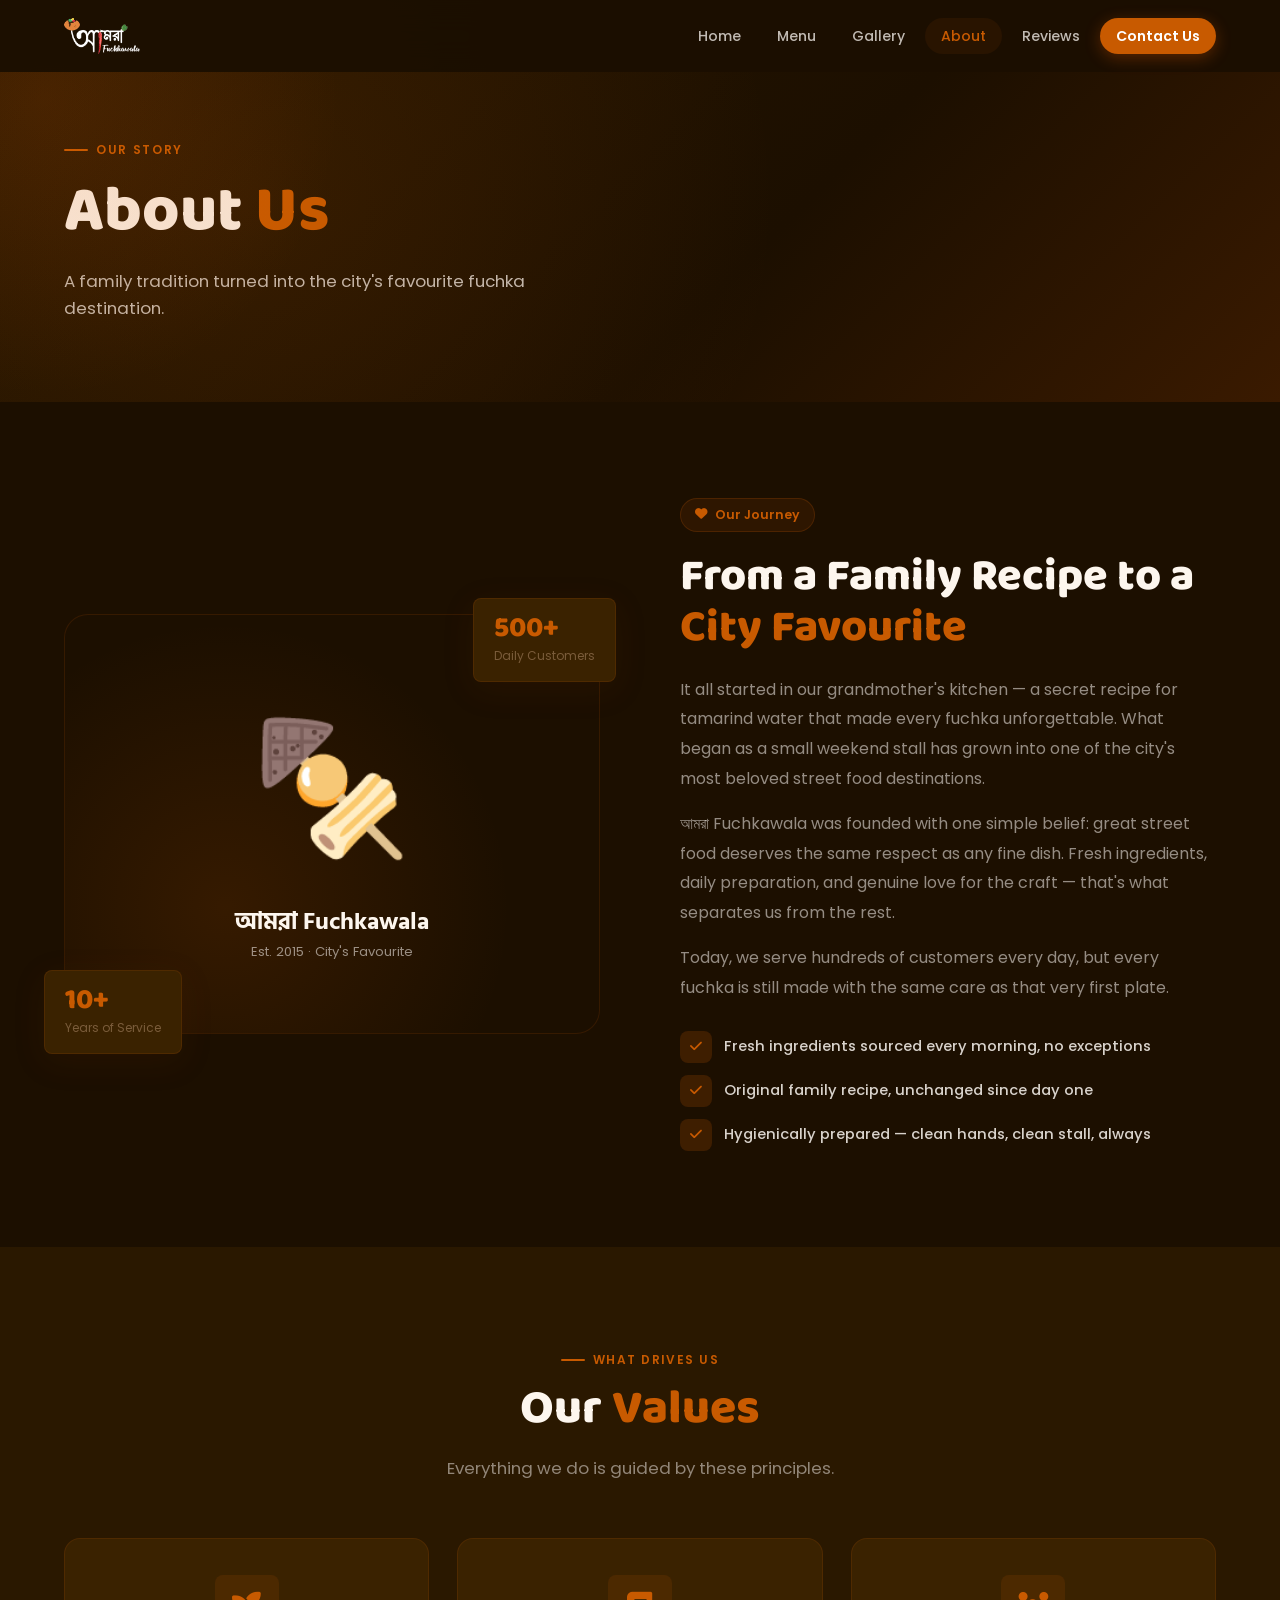
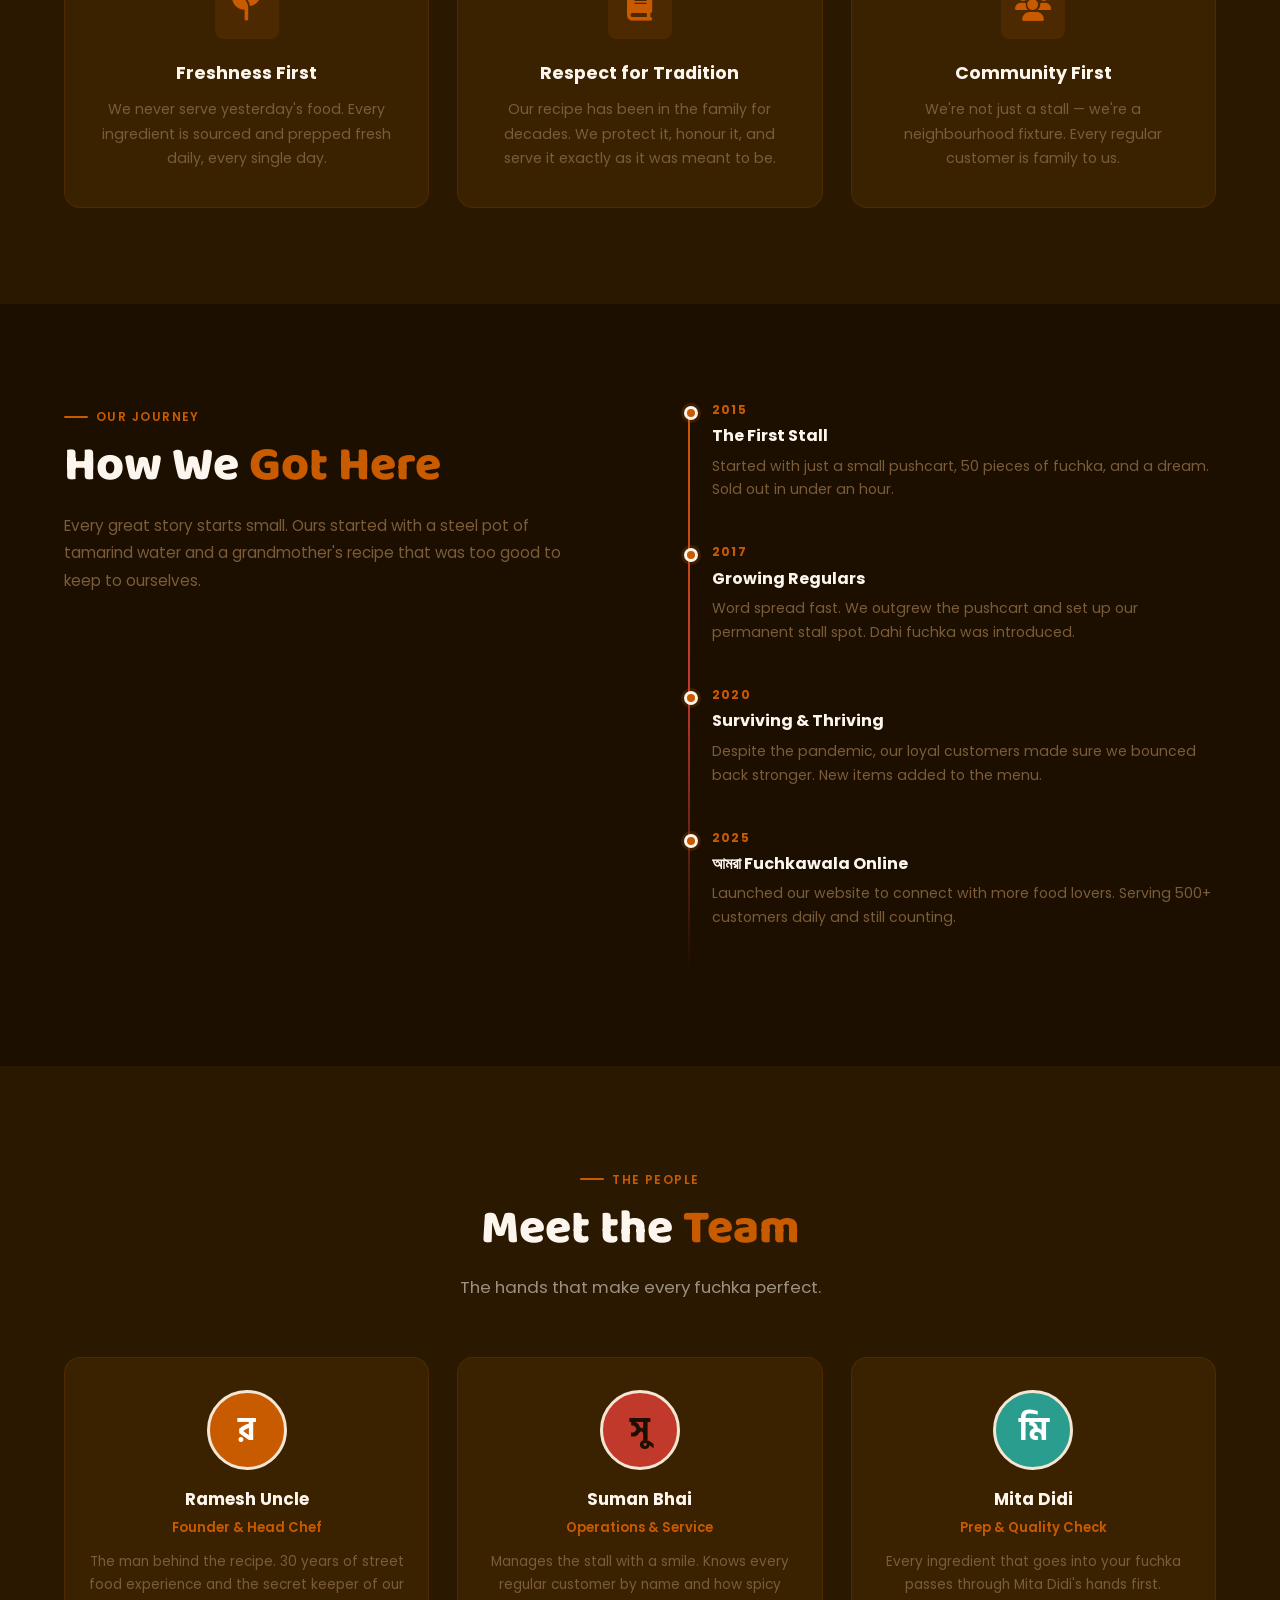
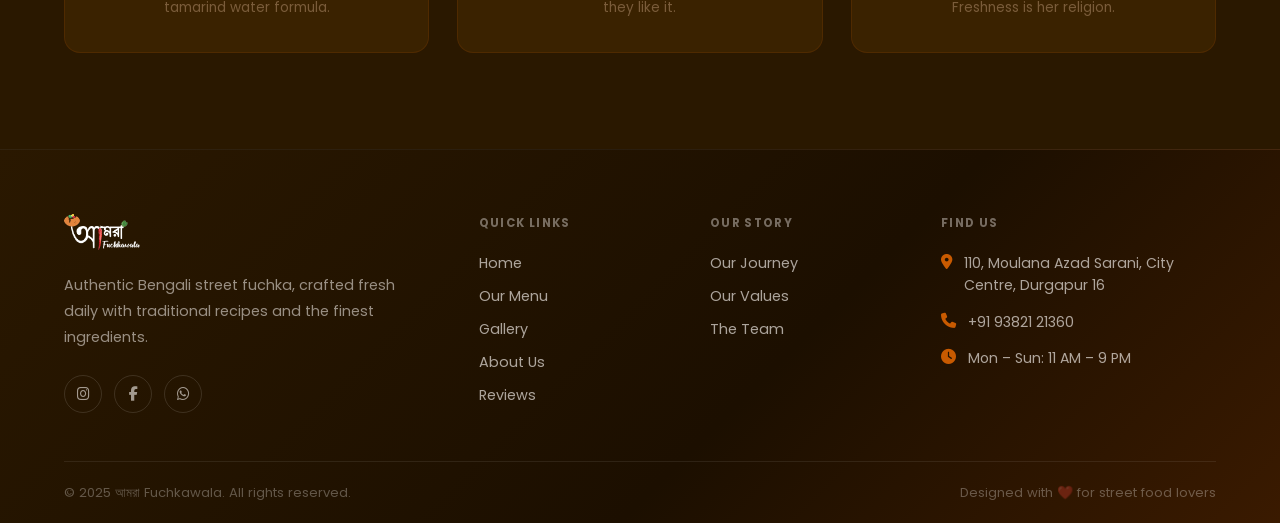
==== amra-fuchkawala/pages/about.html @ 13f36945 "Add files via upload" ====
<!DOCTYPE html>
<html lang="en">
<head>
  <meta charset="UTF-8" />
  <meta name="viewport" content="width=device-width, initial-scale=1.0" />
  <meta name="description" content="About আমরা Fuchkawala — Our story, our passion, and the people behind every fuchka." />
  <meta http-equiv="X-Content-Type-Options" content="nosniff" />
  <meta http-equiv="X-Frame-Options" content="SAMEORIGIN" />
  <meta name="referrer" content="strict-origin-when-cross-origin" />
  <title>About Us — আমরা Fuchkawala</title>
  <link rel="stylesheet" href="../assets/css/style.css" />
  <link rel="stylesheet" href="https://cdnjs.cloudflare.com/ajax/libs/font-awesome/6.5.0/css/all.min.css" />
  <style>
    .navbar { background: rgba(28,15,0,0.96); backdrop-filter: blur(16px); }
    body { background: var(--dark); }
    .section { background: var(--dark); }
    .section-title { color: var(--text-light); }
    .section-subtitle { color: rgba(249,244,239,0.55); }

    /* ── Story Section ── */
    .story-grid {
      display: grid;
      grid-template-columns: 1fr 1fr;
      gap: 80px;
      align-items: center;
    }
    .story-visual {
      position: relative;
    }
    .story-card-main {
      background: var(--dark);
      border-radius: var(--radius-lg);
      height: 420px;
      display: flex;
      flex-direction: column;
      align-items: center;
      justify-content: center;
      border: 1.5px solid var(--border);
      position: relative;
      overflow: hidden;
    }
    .story-card-main::before {
      content: '';
      position: absolute;
      inset: 0;
      background: radial-gradient(circle at 30% 70%, rgba(200,90,0,0.15) 0%, transparent 60%);
    }
    .story-big-emoji { font-size: 8rem; position: relative; z-index: 1; }
    .story-card-label {
      font-family: var(--font-bengali);
      font-size: 1.5rem;
      font-weight: 700;
      color: var(--text-light);
      margin-top: 12px;
      position: relative; z-index: 1;
    }
    .story-card-sub {
      font-size: 0.82rem;
      color: rgba(249,244,239,0.55);
      position: relative; z-index: 1;
    }
    .story-stat-card {
      position: absolute;
      background: var(--dark-3);
      border-radius: var(--radius-sm);
      padding: 16px 20px;
      box-shadow: var(--shadow-md);
      border: 1px solid var(--border);
    }
    .story-stat-num {
      font-family: var(--font-display);
      font-size: 1.8rem;
      font-weight: 800;
      color: var(--primary);
      line-height: 1;
    }
    .story-stat-label { font-size: 0.75rem; color: var(--text-muted); margin-top: 2px; }
    .sc-1 { bottom: -20px; left: -20px; }
    .sc-2 { top: -16px; right: -16px; }

    .story-tag {
      display: inline-flex; align-items: center; gap: 8px;
      background: rgba(200,90,0,0.1);
      border: 1px solid rgba(200,90,0,0.2);
      border-radius: 99px;
      padding: 6px 14px;
      font-size: 0.78rem;
      font-weight: 600;
      color: var(--primary);
      margin-bottom: 20px;
    }
    .story-text h2 {
      font-size: clamp(2rem, 3.5vw, 2.8rem);
      font-weight: 800;
      color: var(--text-light);
      margin-bottom: 20px;
      line-height: 1.15;
    }
    .story-text h2 span { color: var(--primary); }
    .story-text p {
      font-size: 1rem;
      color: rgba(249,244,239,0.55);
      line-height: 1.85;
      margin-bottom: 16px;
    }
    .story-highlights {
      display: flex;
      flex-direction: column;
      gap: 12px;
      margin-top: 28px;
    }
    .story-highlight {
      display: flex;
      align-items: center;
      gap: 12px;
      font-size: 0.92rem;
      color: rgba(249,244,239,0.85);
      font-weight: 500;
    }
    .story-highlight-icon {
      width: 32px; height: 32px;
      background: rgba(200,90,0,0.2);
      border-radius: 8px;
      display: flex; align-items: center; justify-content: center;
      color: var(--primary);
      font-size: 0.85rem;
      flex-shrink: 0;
    }

    /* ── Values ── */
    .values-section { background: var(--dark-2); }
    .values-grid {
      display: grid;
      grid-template-columns: repeat(3, 1fr);
      gap: 28px;
    }
    .value-card {
      background: var(--dark-3);
      border-radius: var(--radius-md);
      padding: 36px 28px;
      border: 1.5px solid var(--border);
      transition: var(--transition);
      text-align: center;
    }
    .value-card:hover {
      border-color: rgba(200,90,0,0.25);
      transform: translateY(-4px);
    }
    .value-icon {
      width: 64px; height: 64px;
      background: rgba(200,90,0,0.12);
      border-radius: var(--radius-sm);
      display: flex; align-items: center; justify-content: center;
      font-size: 1.8rem;
      color: var(--primary);
      margin: 0 auto 20px;
    }
    .value-title {
      font-size: 1.1rem;
      font-weight: 700;
      color: var(--text-light);
      margin-bottom: 10px;
    }
    .value-desc { font-size: 0.88rem; color: var(--text-muted); line-height: 1.75; }

    /* ── Team ── */
    .team-grid {
      display: grid;
      grid-template-columns: repeat(3, 1fr);
      gap: 28px;
    }
    .team-card {
      background: var(--dark-3);
      border-radius: var(--radius-md);
      padding: 32px 24px;
      text-align: center;
      border: 1.5px solid var(--border);
      transition: var(--transition);
    }
    .team-card:hover { transform: translateY(-5px); box-shadow: var(--shadow-md); }
    .team-avatar {
      width: 80px; height: 80px;
      border-radius: 50%;
      background: var(--primary);
      display: flex; align-items: center; justify-content: center;
      font-size: 2rem;
      color: #fff;
      font-family: var(--font-bengali);
      font-weight: 700;
      margin: 0 auto 16px;
      border: 3px solid var(--light-2);
    }
    .team-name { font-weight: 700; font-size: 1.05rem; color: var(--text-light); margin-bottom: 4px; }
    .team-role { font-size: 0.82rem; color: var(--primary); font-weight: 600; margin-bottom: 12px; }
    .team-bio { font-size: 0.85rem; color: var(--text-muted); line-height: 1.7; }

    /* ── Timeline ── */
    .timeline { position: relative; padding: 0 0 0 32px; }
    .timeline::before {
      content: '';
      position: absolute;
      left: 8px; top: 8px; bottom: 0;
      width: 2px;
      background: linear-gradient(to bottom, var(--primary), var(--accent), transparent);
    }
    .timeline-item { position: relative; margin-bottom: 40px; }
    .timeline-dot {
      position: absolute;
      left: -28px; top: 6px;
      width: 14px; height: 14px;
      border-radius: 50%;
      background: var(--primary);
      border: 3px solid var(--light);
      box-shadow: 0 0 0 3px rgba(200,90,0,0.2);
    }
    .timeline-year {
      font-size: 0.75rem;
      font-weight: 700;
      letter-spacing: 0.1em;
      color: var(--primary);
      text-transform: uppercase;
      margin-bottom: 4px;
    }
    .timeline-title { font-weight: 700; font-size: 1rem; color: var(--text-light); margin-bottom: 6px; }
    .timeline-desc { font-size: 0.88rem; color: var(--text-muted); line-height: 1.7; }

    @media (max-width: 1024px) {
      .story-grid { grid-template-columns: 1fr; gap: 48px; }
      .story-visual { display: none; }
      .values-grid { grid-template-columns: 1fr 1fr; }
      .team-grid { grid-template-columns: 1fr 1fr; }
    }
    @media (max-width: 640px) {
      .values-grid { grid-template-columns: 1fr; }
      .team-grid { grid-template-columns: 1fr; }
    }
  </style>
</head>
<body>

  <!-- NAVBAR -->
  <nav class="navbar scrolled" id="navbar">
    <div class="container">
      <a href="../index.html" class="nav-logo" style="padding:4px 0;">
        <img src="../assets/images/logo-nav-white.png" alt="আমরা Fuchkawala" style="height:36px;width:auto;object-fit:contain;display:block;" />
      </a>
      <ul class="nav-links">
        <li><a href="../index.html" class="nav-link">Home</a></li>
        <li><a href="menu.html" class="nav-link">Menu</a></li>
        <li><a href="gallery.html" class="nav-link">Gallery</a></li>
        <li><a href="about.html" class="nav-link active">About</a></li>
        <li><a href="reviews.html" class="nav-link">Reviews</a></li>
        <li><a href="contact.html" class="nav-link nav-cta">Contact Us</a></li>
      </ul>
      <div class="nav-hamburger" id="hamburger"><span></span><span></span><span></span></div>
    </div>
    <div class="nav-mobile" id="mobileMenu" style="background:#1C0F00;border-top:1px solid rgba(255,255,255,0.1);">
      <a href="../index.html" class="nav-link" style="color:#FDF6EE;padding:14px 16px;display:block;font-size:1rem;font-weight:500;">Home</a>
      <a href="menu.html" class="nav-link" style="color:#FDF6EE;padding:14px 16px;display:block;font-size:1rem;font-weight:500;">Menu</a>
      <a href="gallery.html" class="nav-link" style="color:#FDF6EE;padding:14px 16px;display:block;font-size:1rem;font-weight:500;">Gallery</a>
      <a href="about.html" class="nav-link" style="color:#FDF6EE;padding:14px 16px;display:block;font-size:1rem;font-weight:500;">About</a>
      <a href="reviews.html" class="nav-link" style="color:#FDF6EE;padding:14px 16px;display:block;font-size:1rem;font-weight:500;">Reviews</a>
      <a href="contact.html" class="nav-link nav-cta" style="color:#fff;padding:14px 16px;display:block;font-size:1rem;font-weight:700;background:#C85A00;border-radius:99px;text-align:center;margin-top:8px;">Contact Us</a>
    </div>
  </nav>

  <!-- PAGE HERO -->
  <section class="page-hero">
    <div style="position:absolute;inset:0;background-image:radial-gradient(circle at 20% 50%, rgba(200,90,0,0.12) 0%, transparent 50%);pointer-events:none;"></div>
    <div class="container">
      <div class="page-hero-label">Our Story</div>
      <h1>About <span>Us</span></h1>
      <p>A family tradition turned into the city's favourite fuchka destination.</p>
    </div>
  </section>

  <!-- STORY SECTION -->
  <section class="section">
    <div class="container">
      <div class="story-grid">
        <div class="story-visual">
          <div class="story-card-main">
            <div class="story-big-emoji">🍢</div>
            <div class="story-card-label">আমরা Fuchkawala</div>
            <div class="story-card-sub">Est. 2015 · City's Favourite</div>
          </div>
          <div class="story-stat-card sc-1 reveal reveal-delay-2">
            <div class="story-stat-num">10+</div>
            <div class="story-stat-label">Years of Service</div>
          </div>
          <div class="story-stat-card sc-2 reveal reveal-delay-3">
            <div class="story-stat-num">500+</div>
            <div class="story-stat-label">Daily Customers</div>
          </div>
        </div>
        <div class="story-text reveal">
          <div class="story-tag"><i class="fa-solid fa-heart"></i> Our Journey</div>
          <h2>From a Family Recipe to a <span>City Favourite</span></h2>
          <p>
            It all started in our grandmother's kitchen — a secret recipe for tamarind water that made
            every fuchka unforgettable. What began as a small weekend stall has grown into one of
            the city's most beloved street food destinations.
          </p>
          <p>
            আমরা Fuchkawala was founded with one simple belief: great street food deserves the same
            respect as any fine dish. Fresh ingredients, daily preparation, and genuine love for the
            craft — that's what separates us from the rest.
          </p>
          <p>
            Today, we serve hundreds of customers every day, but every fuchka is still made with the
            same care as that very first plate.
          </p>
          <div class="story-highlights">
            <div class="story-highlight">
              <div class="story-highlight-icon"><i class="fa-solid fa-check"></i></div>
              Fresh ingredients sourced every morning, no exceptions
            </div>
            <div class="story-highlight">
              <div class="story-highlight-icon"><i class="fa-solid fa-check"></i></div>
              Original family recipe, unchanged since day one
            </div>
            <div class="story-highlight">
              <div class="story-highlight-icon"><i class="fa-solid fa-check"></i></div>
              Hygienically prepared — clean hands, clean stall, always
            </div>
          </div>
        </div>
      </div>
    </div>
  </section>

  <!-- VALUES -->
  <section class="section values-section">
    <div class="container">
      <div class="section-header text-center reveal">
        <div class="section-label" style="color:var(--primary);">What Drives Us</div>
        <h2 class="section-title" style="color:var(--text-light);">Our <span>Values</span></h2>
        <p class="section-subtitle" style="margin:0 auto;color:rgba(249,244,239,0.5);">Everything we do is guided by these principles.</p>
      </div>
      <div class="values-grid">
        <div class="value-card reveal reveal-delay-1">
          <div class="value-icon"><i class="fa-solid fa-seedling"></i></div>
          <div class="value-title">Freshness First</div>
          <div class="value-desc">We never serve yesterday's food. Every ingredient is sourced and prepped fresh daily, every single day.</div>
        </div>
        <div class="value-card reveal reveal-delay-2">
          <div class="value-icon"><i class="fa-solid fa-book"></i></div>
          <div class="value-title">Respect for Tradition</div>
          <div class="value-desc">Our recipe has been in the family for decades. We protect it, honour it, and serve it exactly as it was meant to be.</div>
        </div>
        <div class="value-card reveal reveal-delay-3">
          <div class="value-icon"><i class="fa-solid fa-users"></i></div>
          <div class="value-title">Community First</div>
          <div class="value-desc">We're not just a stall — we're a neighbourhood fixture. Every regular customer is family to us.</div>
        </div>
      </div>
    </div>
  </section>

  <!-- OUR JOURNEY TIMELINE -->
  <section class="section">
    <div class="container">
      <div style="display:grid;grid-template-columns:1fr 1fr;gap:80px;align-items:start;" class="timeline-layout">
        <div class="reveal">
          <div class="section-label">Our Journey</div>
          <h2 class="section-title">How We <span>Got Here</span></h2>
          <p style="color:var(--text-muted);font-size:0.95rem;line-height:1.8;">
            Every great story starts small. Ours started with a steel pot of tamarind water and a grandmother's recipe that was too good to keep to ourselves.
          </p>
        </div>
        <div class="timeline reveal reveal-delay-2">
          <div class="timeline-item">
            <div class="timeline-dot"></div>
            <div class="timeline-year">2015</div>
            <div class="timeline-title">The First Stall</div>
            <div class="timeline-desc">Started with just a small pushcart, 50 pieces of fuchka, and a dream. Sold out in under an hour.</div>
          </div>
          <div class="timeline-item">
            <div class="timeline-dot"></div>
            <div class="timeline-year">2017</div>
            <div class="timeline-title">Growing Regulars</div>
            <div class="timeline-desc">Word spread fast. We outgrew the pushcart and set up our permanent stall spot. Dahi fuchka was introduced.</div>
          </div>
          <div class="timeline-item">
            <div class="timeline-dot"></div>
            <div class="timeline-year">2020</div>
            <div class="timeline-title">Surviving & Thriving</div>
            <div class="timeline-desc">Despite the pandemic, our loyal customers made sure we bounced back stronger. New items added to the menu.</div>
          </div>
          <div class="timeline-item">
            <div class="timeline-dot"></div>
            <div class="timeline-year">2025</div>
            <div class="timeline-title">আমরা Fuchkawala Online</div>
            <div class="timeline-desc">Launched our website to connect with more food lovers. Serving 500+ customers daily and still counting.</div>
          </div>
        </div>
      </div>
    </div>
  </section>

  <!-- TEAM -->
  <section class="section" style="background:var(--dark-2);">
    <div class="container">
      <div class="section-header text-center reveal">
        <div class="section-label">The People</div>
        <h2 class="section-title">Meet the <span>Team</span></h2>
        <p class="section-subtitle" style="margin:0 auto;">The hands that make every fuchka perfect.</p>
      </div>
      <div class="team-grid">
        <div class="team-card reveal reveal-delay-1">
          <div class="team-avatar">র</div>
          <div class="team-name">Ramesh Uncle</div>
          <div class="team-role">Founder & Head Chef</div>
          <div class="team-bio">The man behind the recipe. 30 years of street food experience and the secret keeper of our tamarind water formula.</div>
        </div>
        <div class="team-card reveal reveal-delay-2">
          <div class="team-avatar" style="background:var(--accent);color:var(--dark);">সু</div>
          <div class="team-name">Suman Bhai</div>
          <div class="team-role">Operations & Service</div>
          <div class="team-bio">Manages the stall with a smile. Knows every regular customer by name and how spicy they like it.</div>
        </div>
        <div class="team-card reveal reveal-delay-3">
          <div class="team-avatar" style="background:#2A9D8F;">মি</div>
          <div class="team-name">Mita Didi</div>
          <div class="team-role">Prep & Quality Check</div>
          <div class="team-bio">Every ingredient that goes into your fuchka passes through Mita Didi's hands first. Freshness is her religion.</div>
        </div>
      </div>
    </div>
  </section>

  <!-- FOOTER -->
  <footer>
    <div class="container">
      <div class="footer-grid">
        <div>
          <a href="../index.html" style="display:inline-block;margin-bottom:0;">
          <img src="../assets/images/logo-nav-white.png" alt="আমরা Fuchkawala" style="height:36px;width:auto;object-fit:contain;" />
        </a>
          <p class="footer-brand-desc">Authentic Bengali street fuchka, crafted fresh daily with traditional recipes and the finest ingredients.</p>
          <div class="footer-socials">
            <a href="https://instagram.com/amrafuchkawala" target="_blank" rel="noopener" class="footer-social-btn"><i class="fa-brands fa-instagram"></i></a>
            <a href="https://facebook.com/amrafuchkawala" target="_blank" rel="noopener" class="footer-social-btn"><i class="fa-brands fa-facebook-f"></i></a>
            <a href="https://wa.me/919382121360" target="_blank" rel="noopener" class="footer-social-btn"><i class="fa-brands fa-whatsapp"></i></a>
          </div>
        </div>
        <div>
          <div class="footer-col-title">Quick Links</div>
          <div class="footer-links">
            <a href="../index.html">Home</a>
            <a href="menu.html">Our Menu</a>
            <a href="gallery.html">Gallery</a>
            <a href="about.html">About Us</a>
            <a href="reviews.html">Reviews</a>
          </div>
        </div>
        <div>
          <div class="footer-col-title">Our Story</div>
          <div class="footer-links">
            <a href="about.html">Our Journey</a>
            <a href="about.html">Our Values</a>
            <a href="about.html">The Team</a>
          </div>
        </div>
        <div>
          <div class="footer-col-title">Find Us</div>
          <div class="footer-contact-item"><i class="fa-solid fa-location-dot"></i><span>110, Moulana Azad Sarani, City Centre, Durgapur 16</span></div>
          <div class="footer-contact-item"><i class="fa-solid fa-phone"></i><span>+91 93821 21360</span></div>
          <div class="footer-contact-item"><i class="fa-solid fa-clock"></i><span>Mon – Sun: 11 AM – 9 PM</span></div>
        </div>
      </div>
      <div class="footer-bottom">
        <span>© 2025 আমরা Fuchkawala. All rights reserved.</span>
        <span>Designed with ❤️ for street food lovers</span>
      </div>
    </div>
  </footer>

  <button class="scroll-top" id="scrollTop" aria-label="Scroll to top"><i class="fa-solid fa-arrow-up"></i></button>
  <script src="../assets/js/main.js"></script>
  <script>
    // Fix timeline layout responsiveness
    const tl = document.querySelector('.timeline-layout');
    if (window.innerWidth < 768 && tl) {
      tl.style.gridTemplateColumns = '1fr';
      tl.style.gap = '40px';
    }
  </script>
</body>
</html>
---- amra-fuchkawala/assets/css/style.css ----
/* ============================================
   AMRA FUCHKAWALA — Design System
   ============================================ */

@import url('https://fonts.googleapis.com/css2?family=Baloo+Da+2:wght@400;600;700;800&family=Hind+Siliguri:wght@300;400;500;600;700&family=Poppins:wght@300;400;500;600;700;800&display=swap');

/* ── CSS Variables ── */
:root {
  --primary:     #C85A00;
  --primary-dark:#A34800;
  --primary-light:#E07020;
  --accent:      #C0392B;
  --accent-green:#4A7C3F;
  --dark:        #1C0F00;
  --dark-2:      #2A1800;
  --dark-3:      #3A2200;
  --light:       #FDF6EE;
  --light-2:     #F5E6D3;
  --light-3:     #EDD5B8;
  --cream:       #FAF0E6;
  --text-main:   #1C0F00;
  --text-muted:  #7A5C3A;
  --text-light:  #FDF6EE;
  --border:      rgba(200,90,0,0.15);
  --border-light:rgba(200,90,0,0.1);
  --shadow-sm:   0 2px 12px rgba(100,40,0,0.08);
  --shadow-md:   0 8px 32px rgba(100,40,0,0.14);
  --shadow-lg:   0 20px 60px rgba(100,40,0,0.2);
  --radius-sm:   8px;
  --radius-md:   16px;
  --radius-lg:   24px;
  --radius-xl:   40px;
  --font-display:'Baloo Da 2', cursive;
  --font-body:   'Poppins', sans-serif;
  --font-bengali:'Hind Siliguri', sans-serif;
  --nav-height:  72px;
  --transition:  all 0.3s cubic-bezier(0.4, 0, 0.2, 1);
}

/* ── Reset & Base ── */
*, *::before, *::after { box-sizing: border-box; margin: 0; padding: 0; }
html { scroll-behavior: smooth; font-size: 16px; }
body {
  font-family: var(--font-body);
  background: var(--cream);
  color: var(--text-main);
  line-height: 1.6;
  overflow-x: hidden;
}
img { max-width: 100%; height: auto; display: block; }
a { text-decoration: none; color: inherit; }
ul { list-style: none; }
button { cursor: pointer; border: none; background: none; font-family: inherit; }

/* ── Typography ── */
.font-bengali { font-family: var(--font-bengali); }
h1,h2,h3,h4,h5 { font-family: var(--font-display); line-height: 1.2; }

/* ── Utility Classes ── */
.container { width: 100%; max-width: 1200px; margin: 0 auto; padding: 0 24px; }
.section { padding: 96px 0; }
.section-sm { padding: 64px 0; }
.text-center { text-align: center; }
.text-primary { color: var(--primary); }
.text-accent { color: var(--accent); }
.text-muted { color: var(--text-muted); }
.bg-dark { background: var(--dark); color: var(--text-light); }
.bg-dark-2 { background: var(--dark-2); color: var(--text-light); }

/* ── Section Header ── */
.section-label {
  display: inline-flex;
  align-items: center;
  gap: 8px;
  font-size: 0.75rem;
  font-weight: 600;
  letter-spacing: 0.12em;
  text-transform: uppercase;
  color: var(--primary);
  margin-bottom: 12px;
}
.section-label::before {
  content: '';
  width: 24px; height: 2px;
  background: var(--primary);
  border-radius: 2px;
}
.section-title {
  font-size: clamp(2rem, 4vw, 3rem);
  font-weight: 800;
  color: var(--text-light);
  margin-bottom: 16px;
}
.section-title span { color: var(--primary); }
.section-subtitle {
  font-size: 1.05rem;
  color: rgba(249,244,239,0.75);
  max-width: 520px;
}
.section-header { margin-bottom: 56px; }

/* ── Buttons ── */
.btn {
  display: inline-flex;
  align-items: center;
  gap: 8px;
  padding: 14px 28px;
  border-radius: var(--radius-xl);
  font-size: 0.95rem;
  font-weight: 600;
  transition: var(--transition);
  white-space: nowrap;
}
.btn-primary {
  background: var(--primary);
  color: #fff;
  box-shadow: 0 4px 20px rgba(232,93,4,0.35);
}
.btn-primary:hover {
  background: var(--primary-dark);
  transform: translateY(-2px);
  box-shadow: 0 8px 28px rgba(232,93,4,0.45);
}
.btn-outline {
  border: 2px solid var(--primary);
  color: var(--primary);
  background: transparent;
}
.btn-outline:hover {
  background: var(--primary);
  color: #fff;
  transform: translateY(-2px);
}
.btn-ghost {
  color: var(--text-light);
  border: 2px solid rgba(255,255,255,0.25);
}
.btn-ghost:hover {
  background: rgba(255,255,255,0.1);
  border-color: rgba(255,255,255,0.5);
}
.btn i { font-size: 1rem; }

/* ── Badge ── */
.badge {
  display: inline-block;
  padding: 4px 12px;
  border-radius: 99px;
  font-size: 0.72rem;
  font-weight: 700;
  letter-spacing: 0.06em;
  text-transform: uppercase;
}
.badge-primary { background: var(--primary); color: #fff; }
.badge-accent { background: var(--accent); color: var(--dark); }
.badge-outline { border: 1.5px solid var(--primary); color: var(--primary); }

/* ── Navbar ── */
.navbar {
  position: fixed;
  top: 0; left: 0; right: 0;
  height: var(--nav-height);
  z-index: 1000;
  transition: var(--transition);
  background: transparent;
}
.navbar.scrolled {
  background: rgba(28,15,0,0.96);
  backdrop-filter: blur(16px);
  -webkit-backdrop-filter: blur(16px);
  box-shadow: 0 1px 0 rgba(255,255,255,0.06);
}
.navbar .container {
  height: 100%;
  display: flex;
  align-items: center;
  justify-content: space-between;
}
.nav-logo {
  display: flex;
  align-items: center;
  gap: 12px;
}
.nav-logo-img {
  width: 42px; height: 42px;
  border-radius: 50%;
  background: var(--primary);
  display: flex; align-items: center; justify-content: center;
  font-size: 1.4rem;
  overflow: hidden;
}
.nav-logo-img img { width: 100%; height: 100%; object-fit: cover; }
.nav-logo-text { display: flex; flex-direction: column; line-height: 1.1; }
.nav-logo-bengali {
  font-family: var(--font-bengali);
  font-size: 1.1rem;
  font-weight: 700;
  color: var(--primary);
}
.nav-logo-english {
  font-family: var(--font-body);
  font-size: 0.7rem;
  font-weight: 600;
  letter-spacing: 0.08em;
  text-transform: uppercase;
  color: rgba(249,244,239,0.6);
}
.nav-links {
  display: flex;
  align-items: center;
  gap: 4px;
}
.nav-link {
  padding: 8px 16px;
  border-radius: 99px;
  font-size: 0.88rem;
  font-weight: 500;
  color: rgba(249,244,239,0.75);
  transition: var(--transition);
  position: relative;
}
.nav-link:hover, .nav-link.active {
  color: var(--primary);
  background: rgba(200,90,0,0.08);
}
.nav-link.active { color: var(--primary); }
.nav-cta {
  background: var(--primary);
  color: #fff !important;
  font-weight: 600;
  box-shadow: 0 4px 16px rgba(232,93,4,0.3);
}
.nav-cta:hover {
  background: var(--primary-dark) !important;
  box-shadow: 0 6px 20px rgba(232,93,4,0.4);
}
.nav-hamburger {
  display: none;
  flex-direction: column;
  gap: 5px;
  width: 28px;
  cursor: pointer;
}
.nav-hamburger span {
  display: block;
  height: 2px;
  background: var(--text-light);
  border-radius: 2px;
  transition: var(--transition);
}
.nav-mobile {
  display: none;
  position: fixed;
  top: var(--nav-height);
  left: 0; right: 0;
  background: rgba(28,15,0,0.98);
  backdrop-filter: blur(20px);
  -webkit-backdrop-filter: blur(20px);
  padding: 16px 24px 24px;
  border-top: 1px solid rgba(255,255,255,0.08);
  flex-direction: column;
  gap: 4px;
  z-index: 999;
  box-shadow: 0 8px 32px rgba(0,0,0,0.4);
}
.nav-mobile.open { display: flex; }
.nav-mobile .nav-link {
  color: rgba(249,244,239,0.9) !important;
  padding: 14px 16px;
  font-size: 1rem;
  font-weight: 500;
  border-radius: var(--radius-sm);
  border: none !important;
  background: transparent !important;
  display: block;
  width: 100%;
}
.nav-mobile .nav-link:hover {
  color: #fff !important;
  background: rgba(200,90,0,0.15) !important;
}
.nav-mobile .nav-link.nav-cta {
  display: block !important;
  background: var(--primary) !important;
  color: #fff !important;
  text-align: center;
  margin-top: 8px;
  border-radius: 99px;
  font-weight: 700;
}

/* ── Footer ── */
footer {
  background: linear-gradient(135deg, #2A1800 0%, #1C0F00 60%, #3A1A00 100%);
  color: var(--text-light);
  padding: 64px 0 0;
  border-top: 1px solid rgba(255,255,255,0.06);
}
.footer-grid {
  display: grid;
  grid-template-columns: 2fr 1fr 1fr 1.5fr;
  gap: 48px;
  padding-bottom: 48px;
  border-bottom: 1px solid rgba(255,255,255,0.08);
}
.footer-brand-desc {
  font-size: 0.9rem;
  color: rgba(249,244,239,0.55);
  line-height: 1.8;
  margin: 16px 0 24px;
}
.footer-socials { display: flex; gap: 12px; }
.footer-social-btn {
  width: 38px; height: 38px;
  border-radius: 50%;
  border: 1.5px solid rgba(255,255,255,0.12);
  display: flex; align-items: center; justify-content: center;
  color: rgba(249,244,239,0.6);
  font-size: 0.9rem;
  transition: var(--transition);
}
.footer-social-btn:hover {
  border-color: var(--primary);
  color: var(--primary);
  background: rgba(232,93,4,0.1);
}
.footer-col-title {
  font-size: 0.72rem;
  font-weight: 700;
  letter-spacing: 0.12em;
  text-transform: uppercase;
  color: rgba(249,244,239,0.4);
  margin-bottom: 20px;
}
.footer-links { display: flex; flex-direction: column; gap: 10px; }
.footer-links a {
  font-size: 0.9rem;
  color: rgba(249,244,239,0.65);
  transition: var(--transition);
}
.footer-links a:hover { color: var(--primary); padding-left: 4px; }
.footer-contact-item {
  display: flex;
  align-items: flex-start;
  gap: 12px;
  margin-bottom: 14px;
  font-size: 0.88rem;
  color: rgba(249,244,239,0.65);
}
.footer-contact-item i {
  color: var(--primary);
  font-size: 0.95rem;
  margin-top: 2px;
  flex-shrink: 0;
}
.footer-bottom {
  padding: 20px 0;
  display: flex;
  align-items: center;
  justify-content: space-between;
  font-size: 0.82rem;
  color: rgba(249,244,239,0.3);
}
.footer-bottom a { color: var(--primary); }

/* ── Page Hero (inner pages) ── */
.page-hero {
  background: linear-gradient(135deg, #2A1800 0%, #1C0F00 60%, #3A1A00 100%);
  padding: 140px 0 80px;
  position: relative;
  overflow: hidden;
  
}
.page-hero::before {
  content: '';
  position: absolute;
  top: -50%; left: -20%;
  width: 600px; height: 600px;
  background: radial-gradient(circle, rgba(232,93,4,0.12) 0%, transparent 70%);
  pointer-events: none;
}
.page-hero-label {
  font-size: 0.75rem;
  font-weight: 600;
  letter-spacing: 0.14em;
  text-transform: uppercase;
  color: var(--primary);
  display: flex; align-items: center; gap: 8px;
  margin-bottom: 16px;
}
.page-hero-label::before {
  content: ''; width: 24px; height: 2px;
  background: var(--primary); border-radius: 2px;
}
.page-hero h1 {
  font-size: clamp(2.5rem, 5vw, 4rem);
  font-weight: 800;
  color: var(--text-light);
  margin-bottom: 16px;
}
.page-hero h1 span { color: var(--primary); }
.page-hero p {
  font-size: 1.05rem;
  color: rgba(249,244,239,0.75);
  max-width: 480px;
}

/* ── Cards ── */
.card {
  background: var(--light);
  border-radius: var(--radius-md);
  box-shadow: var(--shadow-sm);
  overflow: hidden;
  transition: var(--transition);
}
.card:hover {
  transform: translateY(-4px);
  box-shadow: var(--shadow-md);
}

/* ── Stars ── */
.stars { display: flex; gap: 3px; color: var(--accent); font-size: 0.85rem; }

/* ── Divider ── */
.divider {
  width: 48px; height: 4px;
  background: var(--primary);
  border-radius: 4px;
  margin: 16px 0;
}
.divider-center { margin: 16px auto; }

/* ── Scroll to top ── */
.scroll-top {
  position: fixed;
  bottom: 28px; right: 28px;
  width: 46px; height: 46px;
  background: var(--primary);
  color: #fff;
  border-radius: 50%;
  display: flex; align-items: center; justify-content: center;
  font-size: 1rem;
  box-shadow: 0 4px 20px rgba(232,93,4,0.4);
  opacity: 0; pointer-events: none;
  transition: var(--transition);
  z-index: 900;
}
.scroll-top.visible { opacity: 1; pointer-events: all; }
.scroll-top:hover { background: var(--primary-dark); transform: translateY(-3px); }

/* ── Animations ── */
@keyframes fadeUp {
  from { opacity: 0; transform: translateY(28px); }
  to   { opacity: 1; transform: translateY(0); }
}
@keyframes fadeIn {
  from { opacity: 0; }
  to   { opacity: 1; }
}
@keyframes float {
  0%, 100% { transform: translateY(0px); }
  50%       { transform: translateY(-12px); }
}
@keyframes pulse-ring {
  0%   { transform: scale(0.9); opacity: 1; }
  100% { transform: scale(1.6); opacity: 0; }
}
.anim-fade-up   { animation: fadeUp 0.7s ease both; }
.anim-fade-in   { animation: fadeIn 0.6s ease both; }
.anim-float     { animation: float 4s ease-in-out infinite; }
.delay-1 { animation-delay: 0.1s; }
.delay-2 { animation-delay: 0.2s; }
.delay-3 { animation-delay: 0.3s; }
.delay-4 { animation-delay: 0.4s; }
.delay-5 { animation-delay: 0.5s; }

/* ── Responsive ── */
@media (max-width: 1024px) {
  .footer-grid { grid-template-columns: 1fr 1fr; gap: 40px; }
}
@media (max-width: 768px) {
  .section { padding: 72px 0; }
  .nav-links { display: none !important; }
  .nav-cta { display: none !important; }
  .nav-hamburger { display: flex; }
  /* Always dark navbar on mobile — transparent looks broken */
  .navbar,
  .navbar.scrolled {
    background: rgba(28,15,0,0.98) !important;
    backdrop-filter: blur(16px) !important;
    -webkit-backdrop-filter: blur(16px) !important;
    box-shadow: 0 2px 16px rgba(0,0,0,0.3) !important;
  }
  /* Hamburger lines always white on dark navbar */
  .nav-hamburger span {
    background: rgba(249,244,239,0.9) !important;
  }
  .footer-grid { grid-template-columns: 1fr; gap: 32px; }
  .footer-bottom { flex-direction: column; gap: 8px; text-align: center; }
}
@media (max-width: 480px) {
  .container { padding: 0 16px; }
  .section { padding: 56px 0; }
}
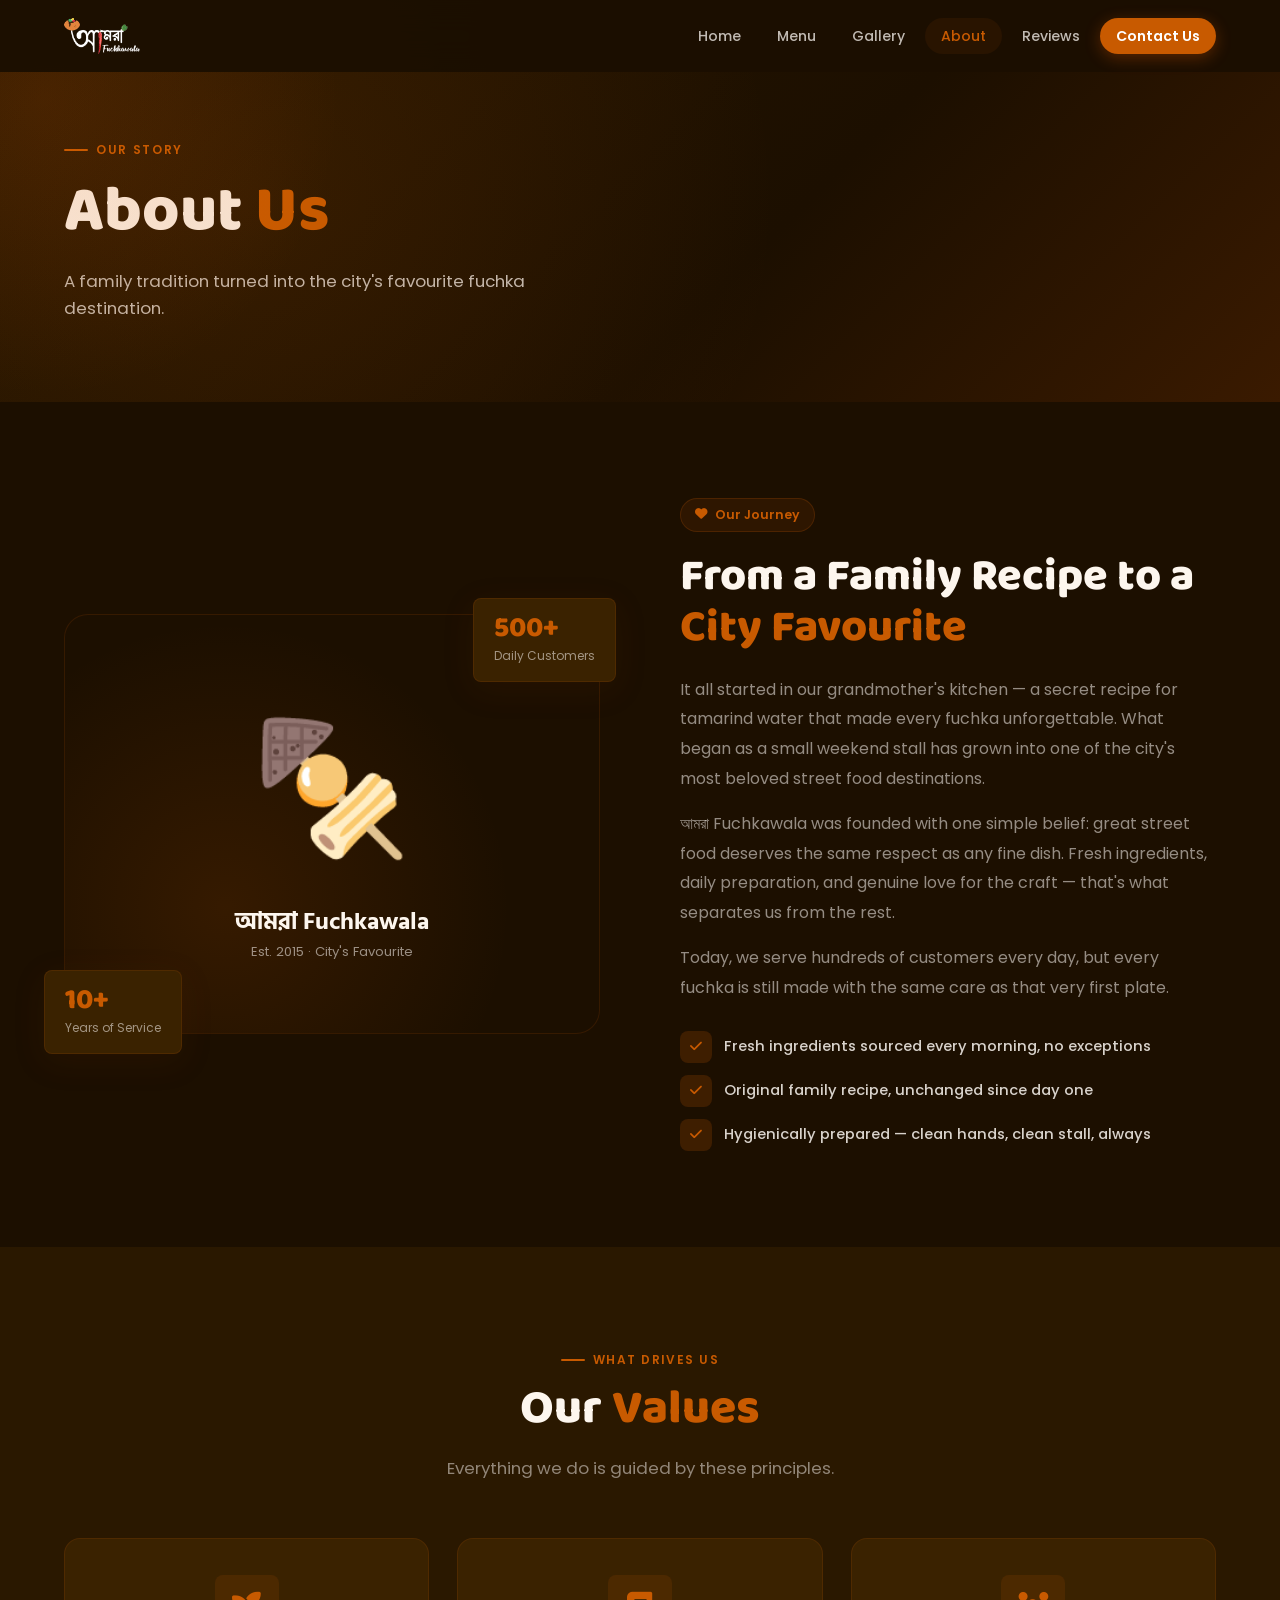
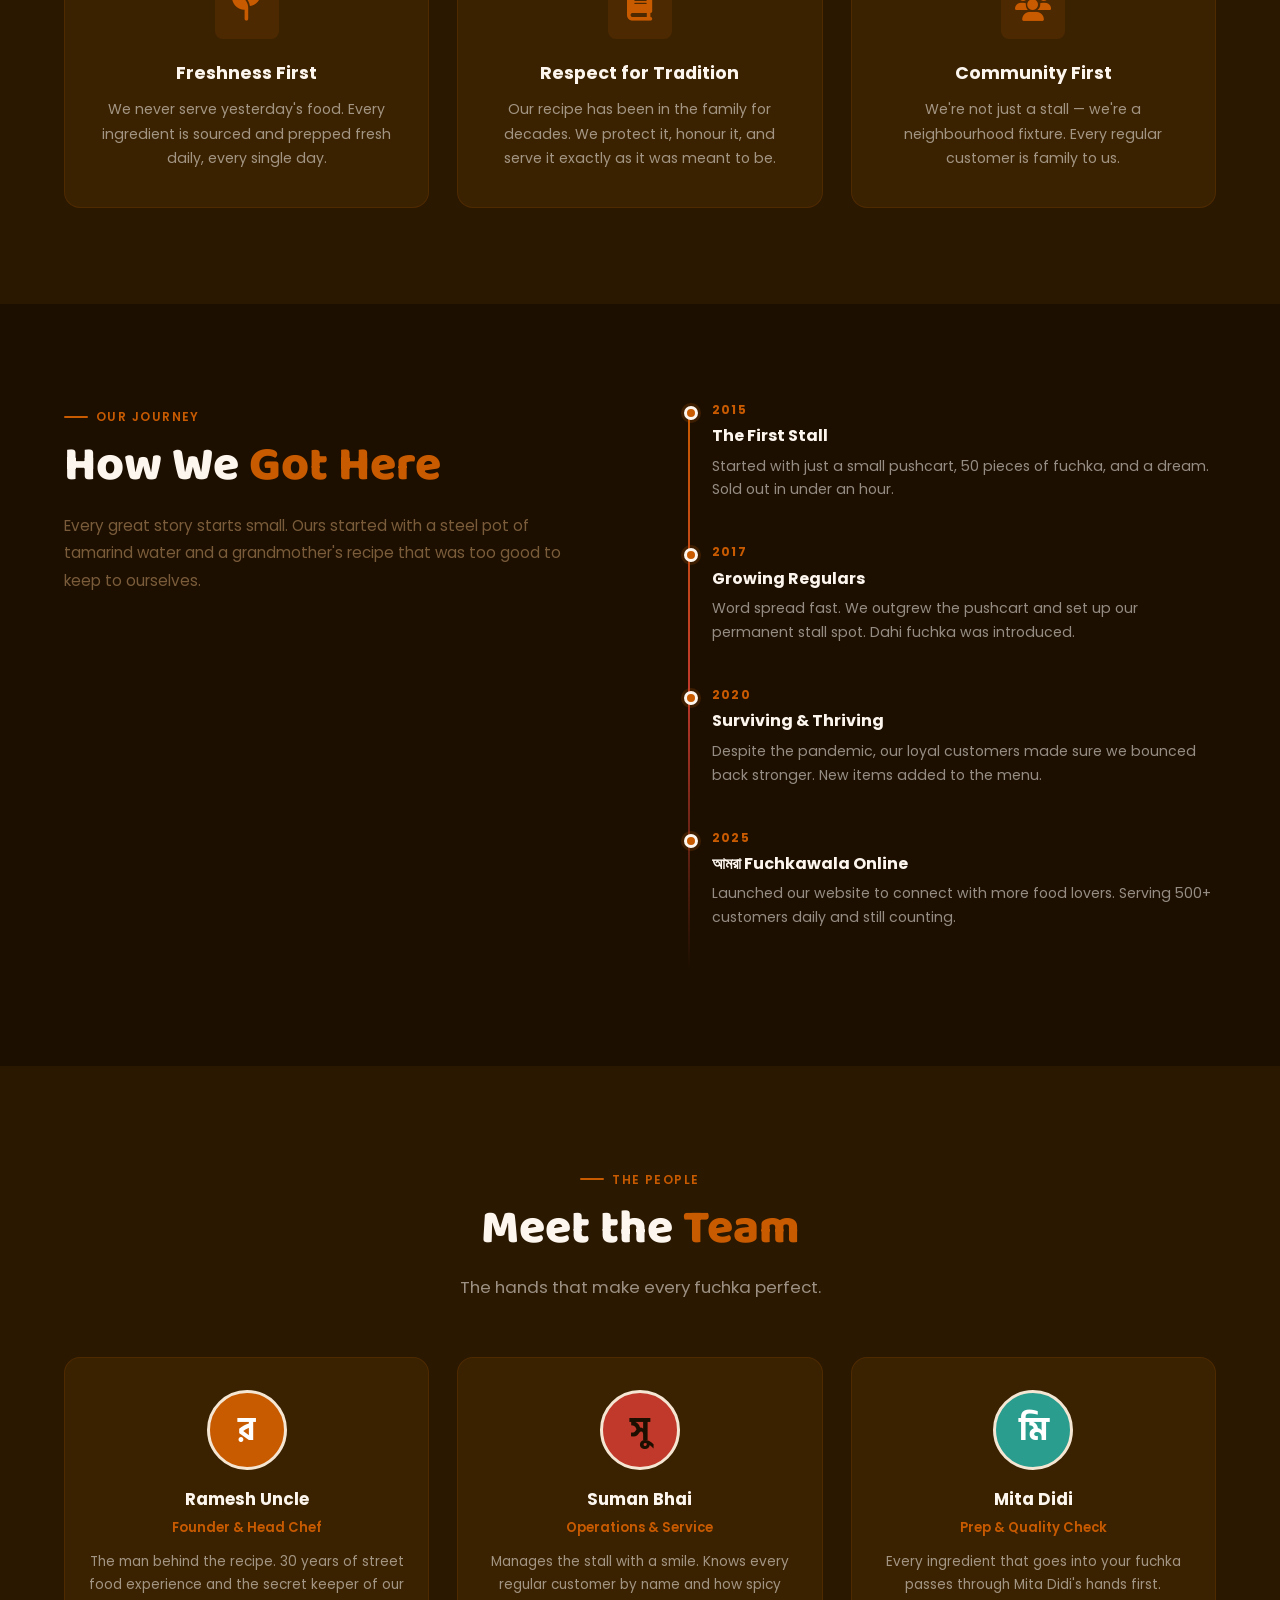
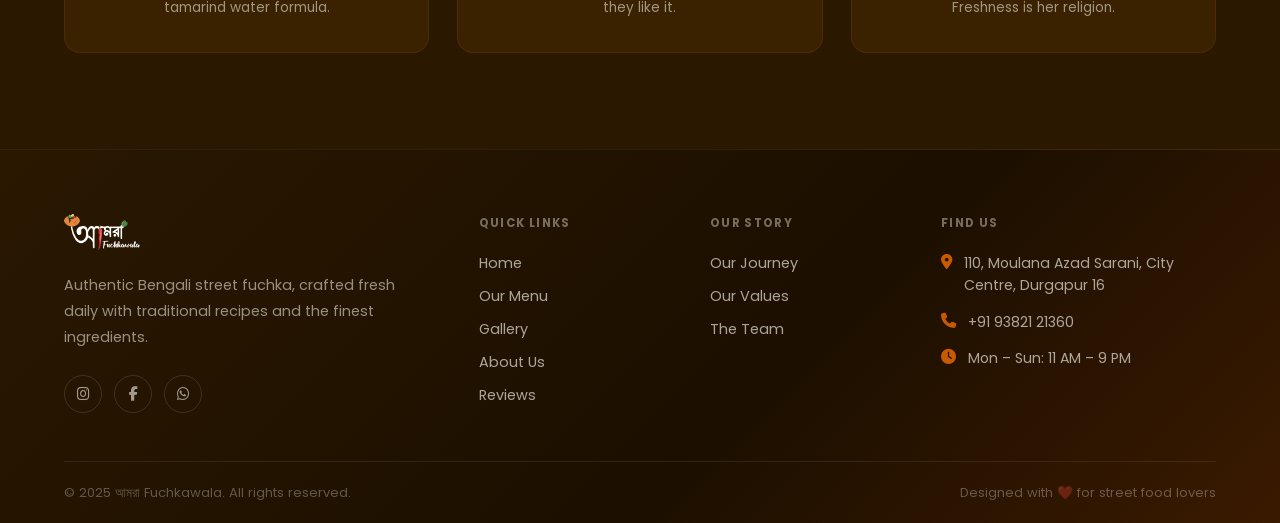
==== commit 71fe182f: "Add files via upload" ====
--- a/amra-fuchkawala/pages/about.html
+++ b/amra-fuchkawala/pages/about.html
@@ -74,7 +74,7 @@
       color: var(--primary);
       line-height: 1;
     }
-    .story-stat-label { font-size: 0.75rem; color: var(--text-muted); margin-top: 2px; }
+    .story-stat-label { font-size: 0.75rem; color: rgba(249,244,239,0.55); margin-top: 2px; }
     .sc-1 { bottom: -20px; left: -20px; }
     .sc-2 { top: -16px; right: -16px; }
 
@@ -161,7 +161,7 @@
       color: var(--text-light);
       margin-bottom: 10px;
     }
-    .value-desc { font-size: 0.88rem; color: var(--text-muted); line-height: 1.75; }
+    .value-desc { font-size: 0.88rem; color: rgba(249,244,239,0.55); line-height: 1.75; }
 
     /* ── Team ── */
     .team-grid {
@@ -192,7 +192,7 @@
     }
     .team-name { font-weight: 700; font-size: 1.05rem; color: var(--text-light); margin-bottom: 4px; }
     .team-role { font-size: 0.82rem; color: var(--primary); font-weight: 600; margin-bottom: 12px; }
-    .team-bio { font-size: 0.85rem; color: var(--text-muted); line-height: 1.7; }
+    .team-bio { font-size: 0.85rem; color: rgba(249,244,239,0.55); line-height: 1.7; }
 
     /* ── Timeline ── */
     .timeline { position: relative; padding: 0 0 0 32px; }
@@ -222,7 +222,7 @@
       margin-bottom: 4px;
     }
     .timeline-title { font-weight: 700; font-size: 1rem; color: var(--text-light); margin-bottom: 6px; }
-    .timeline-desc { font-size: 0.88rem; color: var(--text-muted); line-height: 1.7; }
+    .timeline-desc { font-size: 0.88rem; color: rgba(249,244,239,0.55); line-height: 1.7; }
 
     @media (max-width: 1024px) {
       .story-grid { grid-template-columns: 1fr; gap: 48px; }
